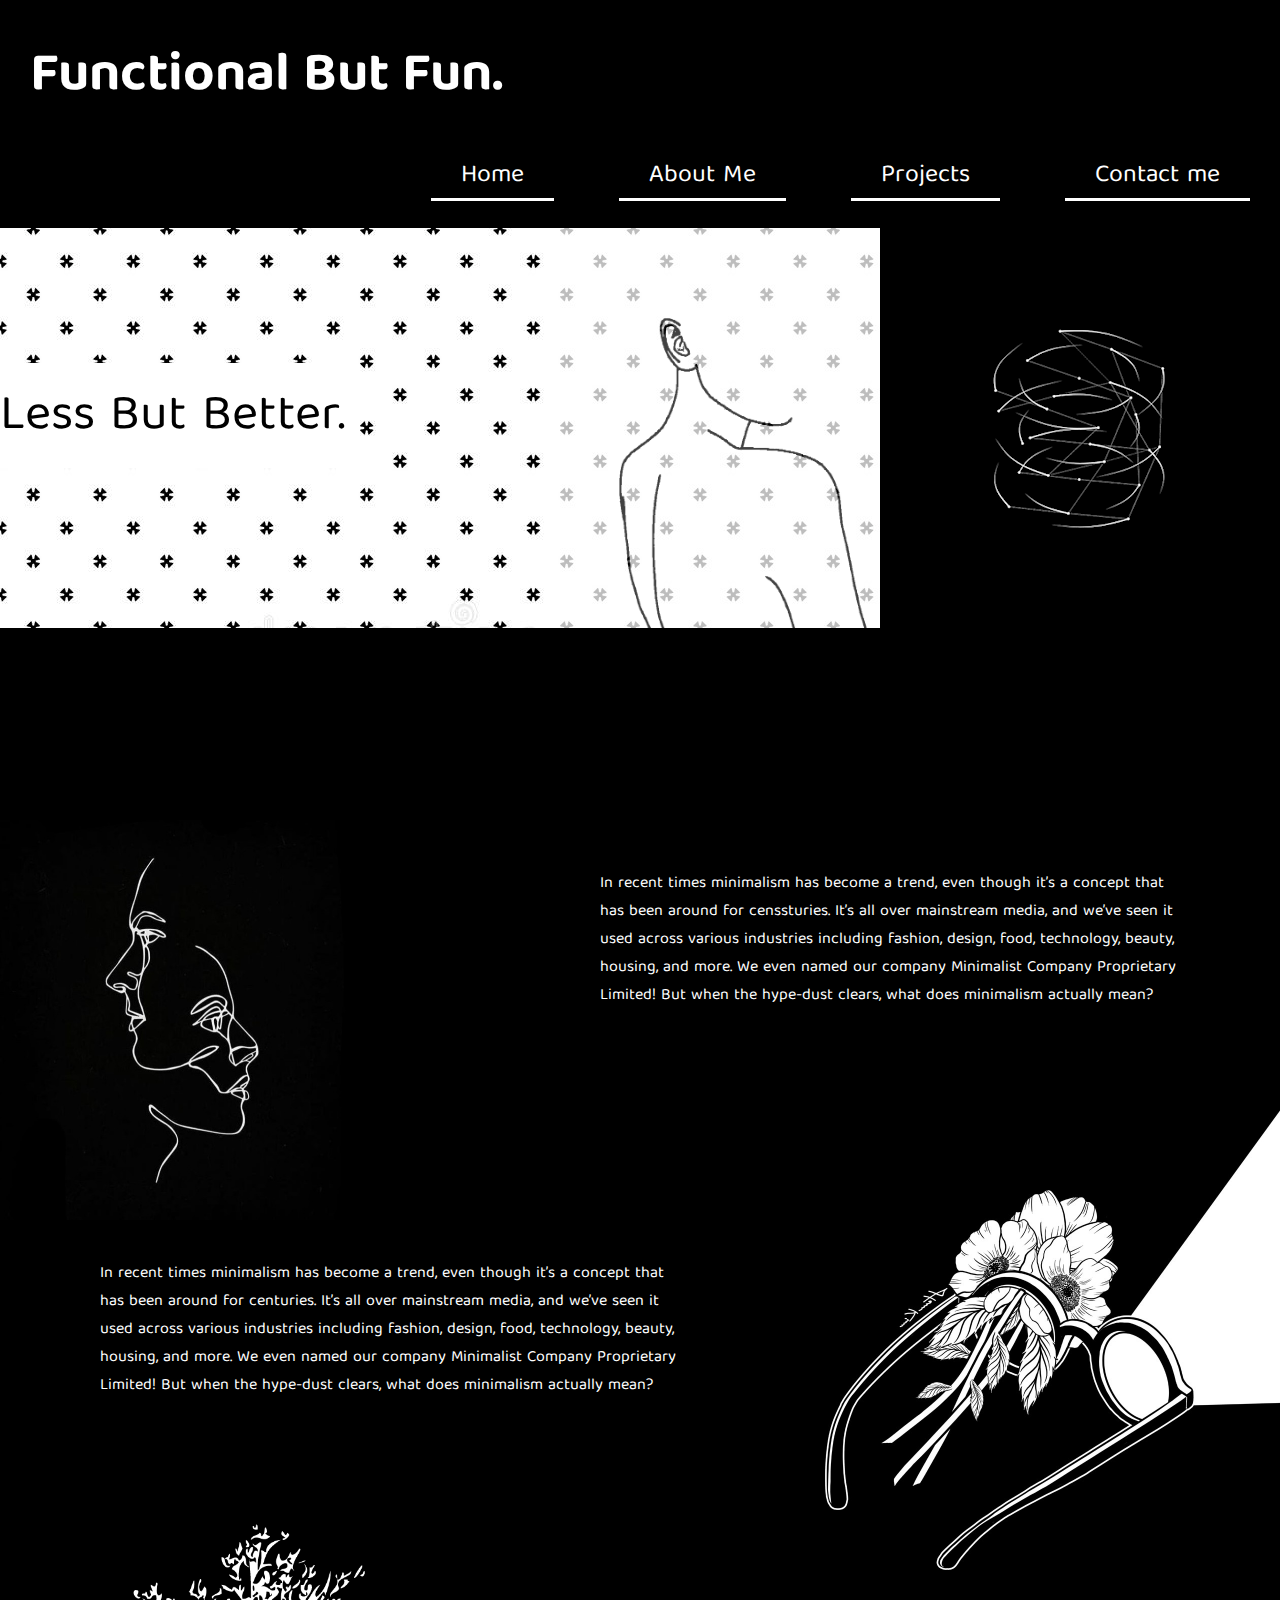
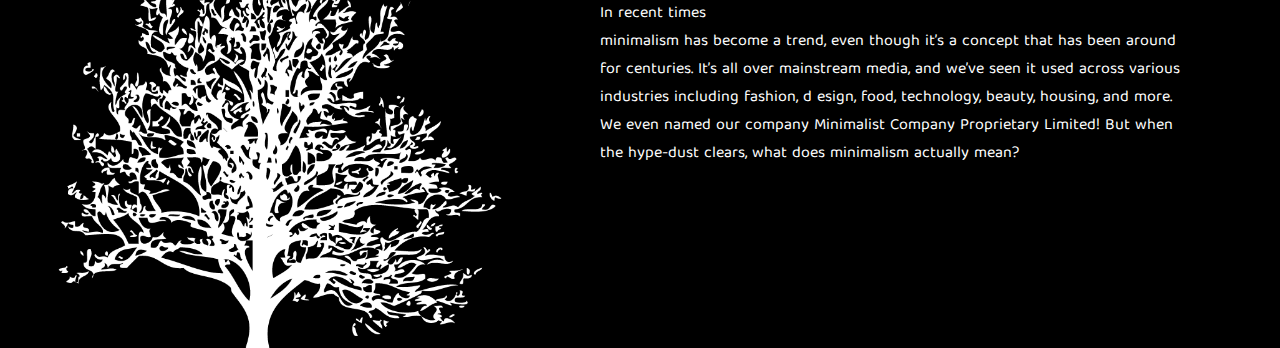
==== index.html @ 057a73a6 "Rename home.html to index.html" ====
<!DOCTYPE html>
<html lang="en">
<head>
    <meta charset="UTF-8">
    <meta name="viewport" content="width=device-width, initial-scale=1.0">
    <meta name="description" content="justaishing aish vardhan singh aishvardhansingh aish vardhansingh ">
    <link href="https://fonts.googleapis.com/css2?family=Baloo+Tamma+2:wght@500;600&display=swap" rel="stylesheet">
    <link rel="stylesheet" href="styles-home.css">
    <title>justaishing</title>
</head>
<body>
<h1 id="page-heading">Functional But Fun.</h1>
<nav id="top-nav">
    <ul>
        <li><a href=home.html>Home</a></li>
        <li><a href="about-me.html">About Me</a></li>
        <li><a href="projects.html">Projects</a></li>
        <li><a href="contact-me.html">Contact me</a></li>
    </ul>
    </nav>
<div id="gif-hid-bg">
    <img id="gif-hid" src="image-home/bg1.gif">
</div>
<div id="gif-bg">
    <div id="banner-text">
<span id="gif-text">
    Less But Better.
</span>
    </div>
    <img id="man-hid" src="image-home/i6.webp">
    <img id="gif" src="image-home/bg1.gif">
    <div id="man-bg">
        <img id="man" src="image-home/i6.webp">
    </div>
</div>
<h2 id="page-heading-sec">Less But Better.</h2>
<img id="image1" src="image-home/i11.jpg">
<div class="text-right">
    In recent times minimalism has become a trend, even though it’s a concept that has been around
    for censsturies. It’s all over mainstream media, and we’ve seen it used across various industries including
    fashion, design, food, technology, beauty, housing, and more. We even named our company Minimalist Company
    Proprietary Limited! But when the hype-dust clears, what does minimalism actually mean?
</div>
<img id="image2" src="image-home/i9.jpg">
<div class="text-left" id="tl1">
    In recent times minimalism has become a trend, even though it’s a concept that has been around
    for centuries. It’s all over mainstream media, and we’ve seen it used across various industries including
    fashion, design, food, technology, beauty, housing, and more. We even named our company Minimalist Company
    Proprietary Limited! But when the hype-dust clears, what does minimalism actually mean?
</div>
<img id="image3" src="image-home/i15.png">
<div class="text-right" id="tlr2">
    In recent times minimalism has become a trend, even though it’s a concept that has been around
    for centuries. It’s all over mainstream media, and we’ve seen it used across various industries including
    fashion, d
    esign, food, technology, beauty, housing, and more. We even named our company Minimalist Company
    Proprietary Limited! But when the hype-dust clears, what does minimalism actually mean?
</div>
</body>
</html>
---- styles-home.css ----
* {
    font-family: 'Baloo Tamma 2', cursive;
    margin: 0;
    padding: 0;
}

body {
    background-color: black;
}

#page-heading {
    color: white;
    font-size: 55px;
    padding-top: 30px;
    padding-left: 30px;
    margin-left: 0;
}

#top-nav {
    height: auto;
    background-color: black;
    text-align: right;
}

ul {
    width: auto;
    color: white;
    margin-left: auto;
    margin-right: auto;
    text-align: right;
}

ul li {
    display: inline-block;
    line-height: 100px;
}

ul li a {
    font-size: 25px;
    text-decoration: none;
    color: white;
    padding-left: 30px;
    padding-right: 30px;
    margin-left: 30px;
    margin-right: 30px;
    border-bottom: solid white;
}

ul li a:hover {
    background-color: white;
    color: black;
    border-radius: 25px;
    border-bottom: none;
}

#gif-hid-bg {
    display: none;
}

.small {
    display: none;
    margin-left: auto;
    margin-right: auto;
    max-width: 60%
}

#banner-text {
    margin-top: 135px;
    width: auto;
    float: left;
}

#gif-bg {
    width: 100%;
    height: 400px;
    background-image: url("image-home/i5.jpg");
}

#gif {
    margin-right: 0;
    margin-left: auto;
    float: right;
    opacity: 150%;
}

#man {
    display: block;
    float: left;
    padding-left: 50px;
    max-height: 400px;
}

#man-bg {
    background-color: white;
    height: 400px;
    width: auto;
    opacity: 74%;
    float: right;
}

#image1 {
    height: 400px;
    float: left;
    padding-top: 150px;
}

#image2 {
    padding-top: 100px;
    width: 500px;
    float: right;
}

#image3 {
    padding-top: 100px;
    float: left;
    width: 40%
}

#banner-text {
    color: black;
    padding: 0;
    margin-right: auto;
    font-size: 60px;
    background-color: white;
}

.text-right {
    padding-top: 200px;
    color: white;
    margin-left: 600px;
    margin-right: 100px;
}

.text-left {
    padding-top: 250px;
    color: white;
    margin-left: 100px;
    margin-right: 600px;
}

.quote {
    line-height: 20px;
}

#gif-text {
    margin-right: auto;
    font-size: 50px;
    background-color: white;
}

#gif2 {
    display: none;
}

#man-hid {
    display: none;
}

@media only screen and (max-width:1080px) {
    #man-bg {
        display: none;
    }
}

@media only screen and (max-width:955px) {
    .text-right {
        padding-top: 150px;
        color: white;
        margin-left: auto;
        margin-right: 100px;
    }
    .text-left {
        padding-top: 150px;
        color: white;
        margin-left: 100px;
        margin-right: auto;
    }
    #tl1 {
        padding-top: 250px;
    }
    #image3 {
        padding-top: 20px;
        float: left;
    }
    #tr12 {
        padding-top: 300px;
    }
}

@media only screen and (max-width:888px) {
    #page-heading {
        color: white;
        text-align: center;
        font-size: 55px;
        padding-top: 30px;
        padding-bottom: 30px;
        padding-right: 0px;
        padding-left: 0px;
    }
    #gif-hid-bg {
        display: block;
        width: auto;
        height: auto;
        background-image: url("image-home/i5.jpg");
        background-size: cover;
    }
    #gif-hid {
        display: block;
        height: auto;
        max-width: 400px;
        width: 100%;
    }
    #page-heading-sec {
        color: black;
        text-align: center;
        font-size: 55px;
        background-color: white;
        padding: 0px;
    }
    #gif-bg {
        display: none;
    }
    #image1 {
        display: block;
        height: auto;
        padding: 50px;
        margin-left: auto;
        margin-right: auto;
        max-width: 50%;
        float: none;
    }
    #image2 {
        display: block;
        height: auto;
        padding: 50px;
        margin-left: auto;
        padding-right: 0;
        margin-right: 0;
        max-width: 70%;
        float: none;
        padding-bottom: 0;
    }
    #image3 {
        display: block;
        height: auto;
        padding: 50px;
        margin-left: auto;
        margin-right: auto;
        max-width: 50%;
        float: none;
        padding-bottom: 0;
    }
    .text-right {
        display: block;
        padding-top: 50px;
        color: white;
        margin-left: 10%;
        margin-right: 10%;
    }
    .text-left {
        display: block;
        padding-top: 0px;
        color: white;
        margin-left: 10%;
        margin-right: 10%;
    }
    #tl1 {
        padding-top: 0px;
    }
    .quote {
        line-height: 20px;
    }
    #gif-text {
        margin-right: auto;
        font-size: 50px;
        background-color: white;
    }
}

@media only screen and (max-width:876px) {
    ul li {
        display: block;
    }
    ul {
        text-align: center;
    }
}

@media only screen and (max-width:570px) {
    #gif-hid-bg {
        display: block;
        width: auto;
        height: auto;
        background-image: none;
        background-size: cover;
    }
    #gif-hid {
        display: block;
        height: auto;
        max-width: 400px;
        width: 100%;
        margin-left: auto;
        margin-right: auto;
    }
}
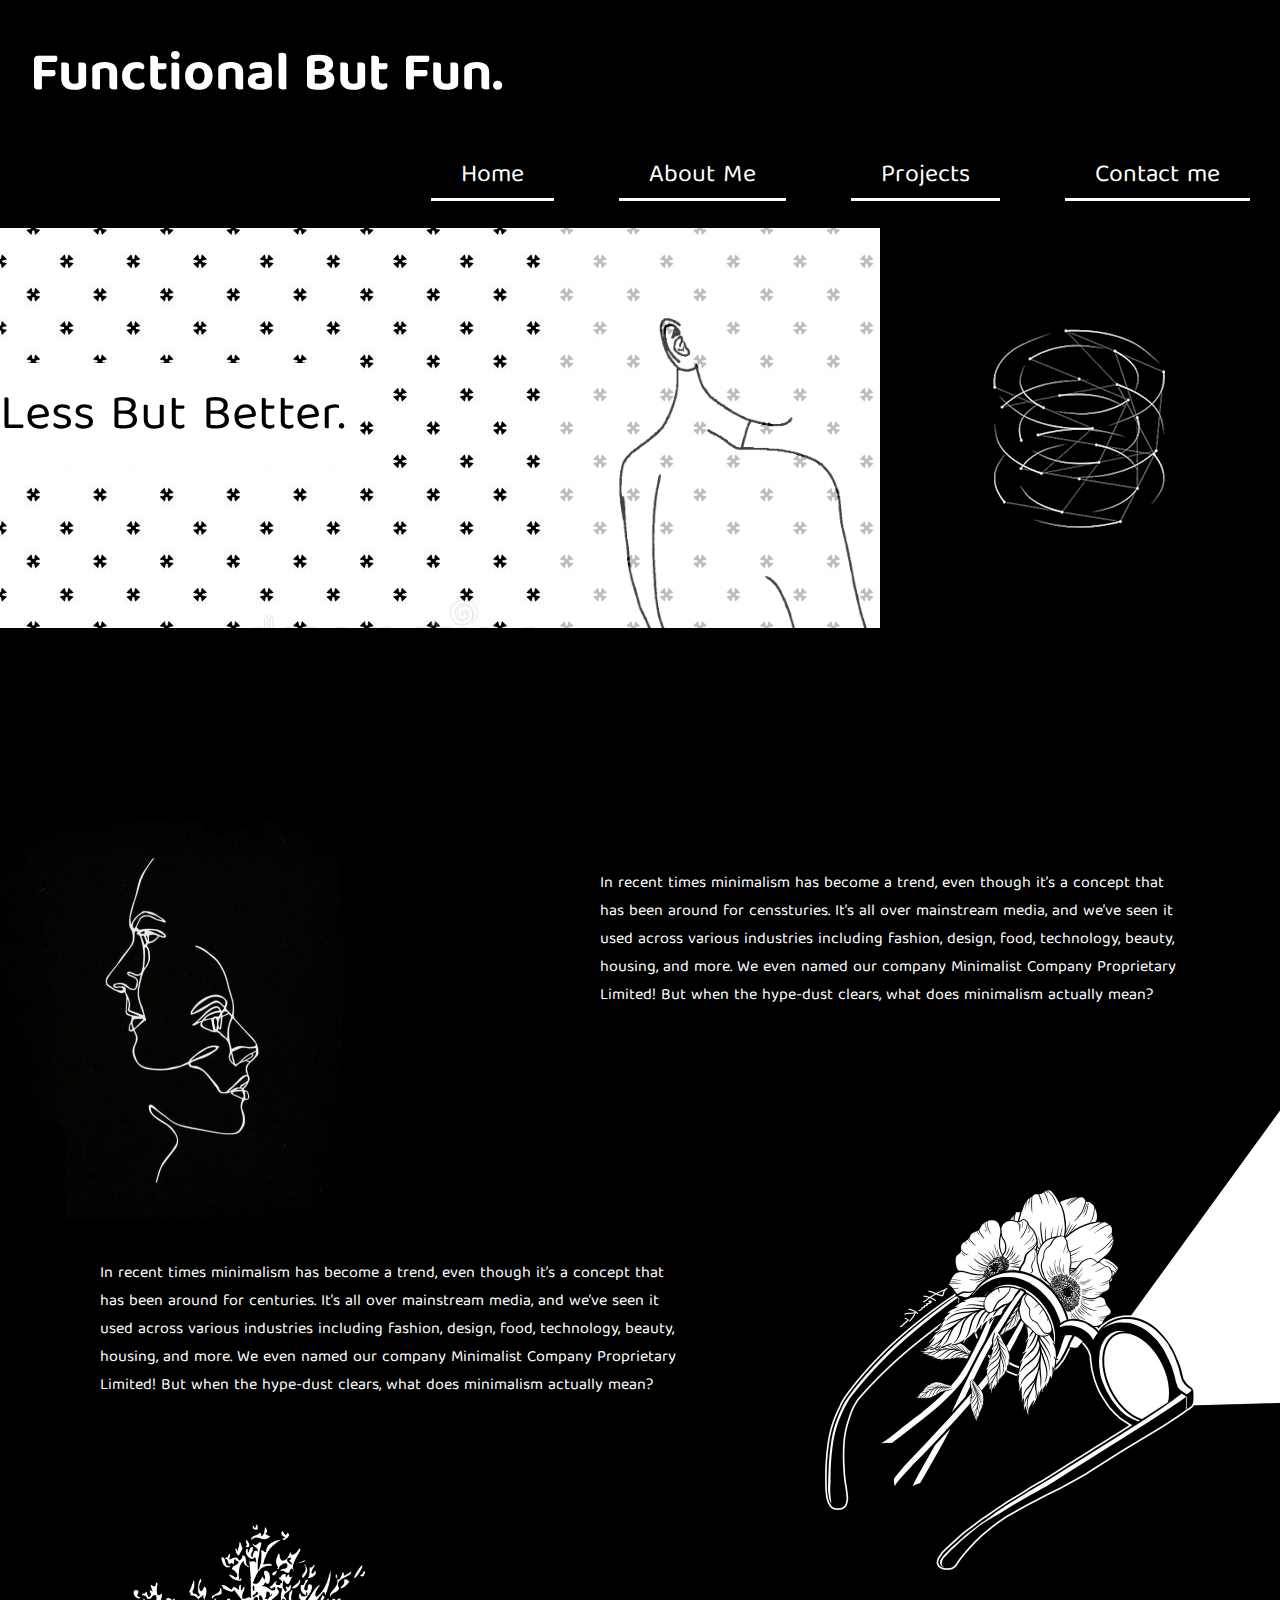
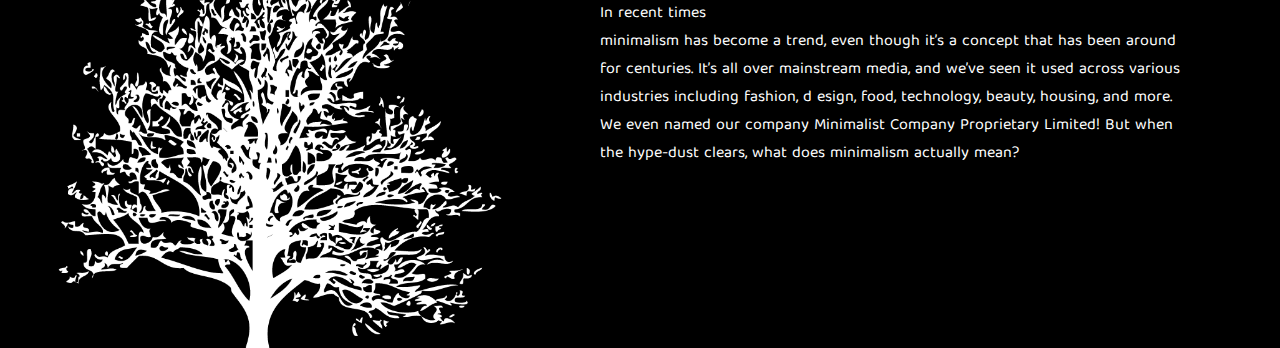
==== commit f4b8267b: "Update index.html" ====
--- a/index.html
+++ b/index.html
@@ -12,7 +12,7 @@
 <h1 id="page-heading">Functional But Fun.</h1>
 <nav id="top-nav">
     <ul>
-        <li><a href=home.html>Home</a></li>
+        <li><a href=index.html>Home</a></li>
         <li><a href="about-me.html">About Me</a></li>
         <li><a href="projects.html">Projects</a></li>
         <li><a href="contact-me.html">Contact me</a></li>
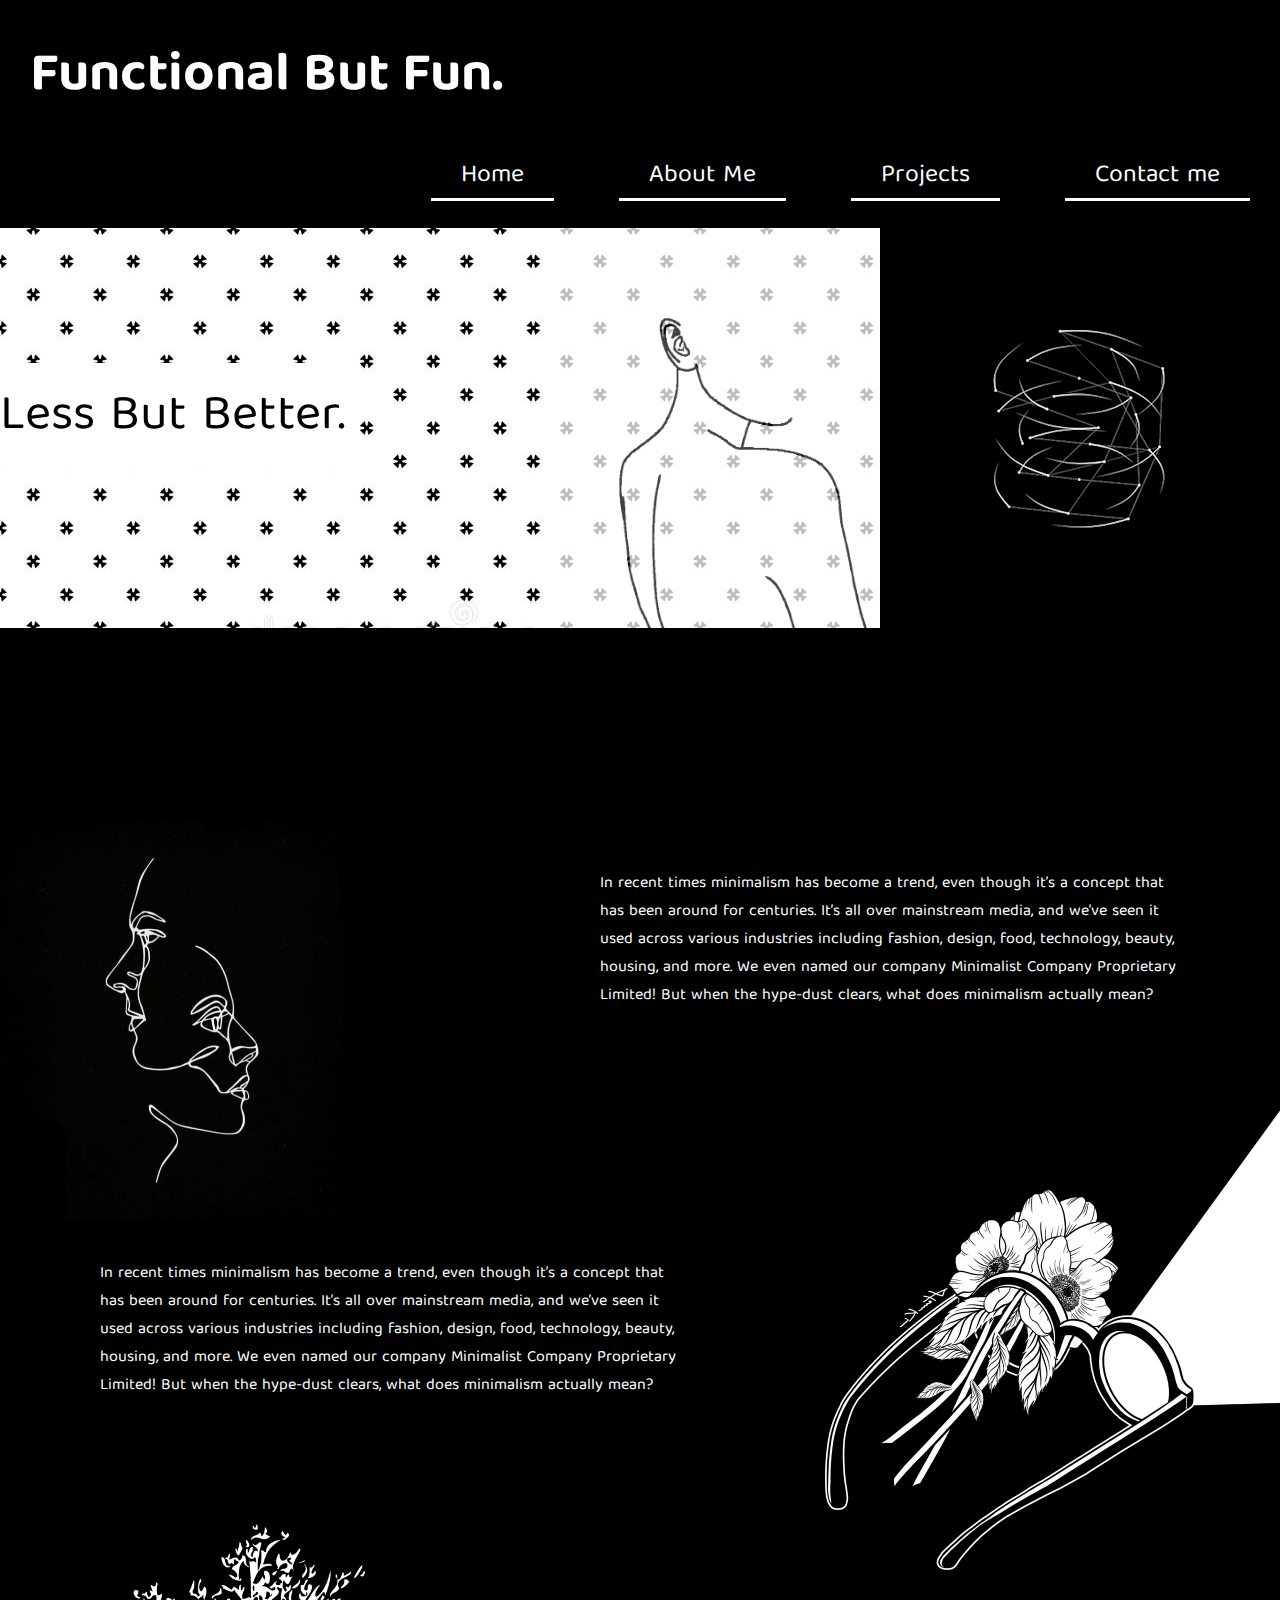
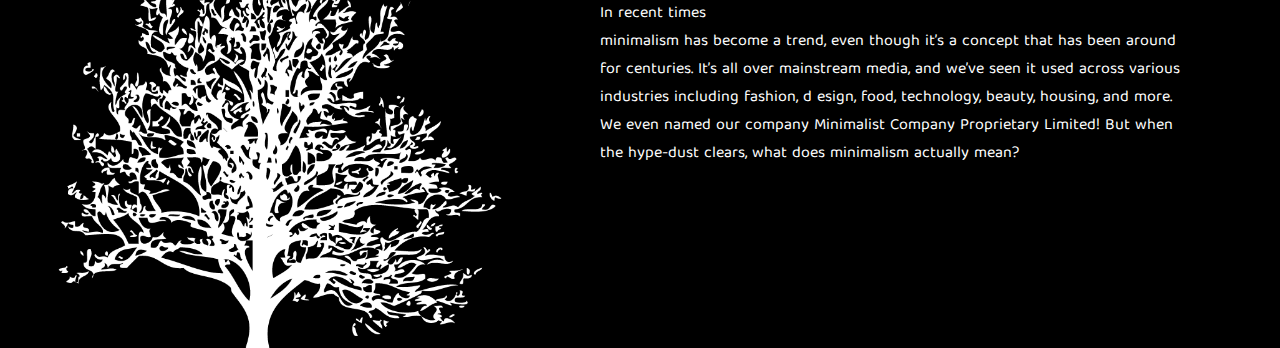
==== commit 77d05035: "Update index.html" ====
--- a/index.html
+++ b/index.html
@@ -37,7 +37,7 @@
 <img id="image1" src="image-home/i11.jpg">
 <div class="text-right">
     In recent times minimalism has become a trend, even though it’s a concept that has been around
-    for censsturies. It’s all over mainstream media, and we’ve seen it used across various industries including
+    for centuries. It’s all over mainstream media, and we’ve seen it used across various industries including
     fashion, design, food, technology, beauty, housing, and more. We even named our company Minimalist Company
     Proprietary Limited! But when the hype-dust clears, what does minimalism actually mean?
 </div>
